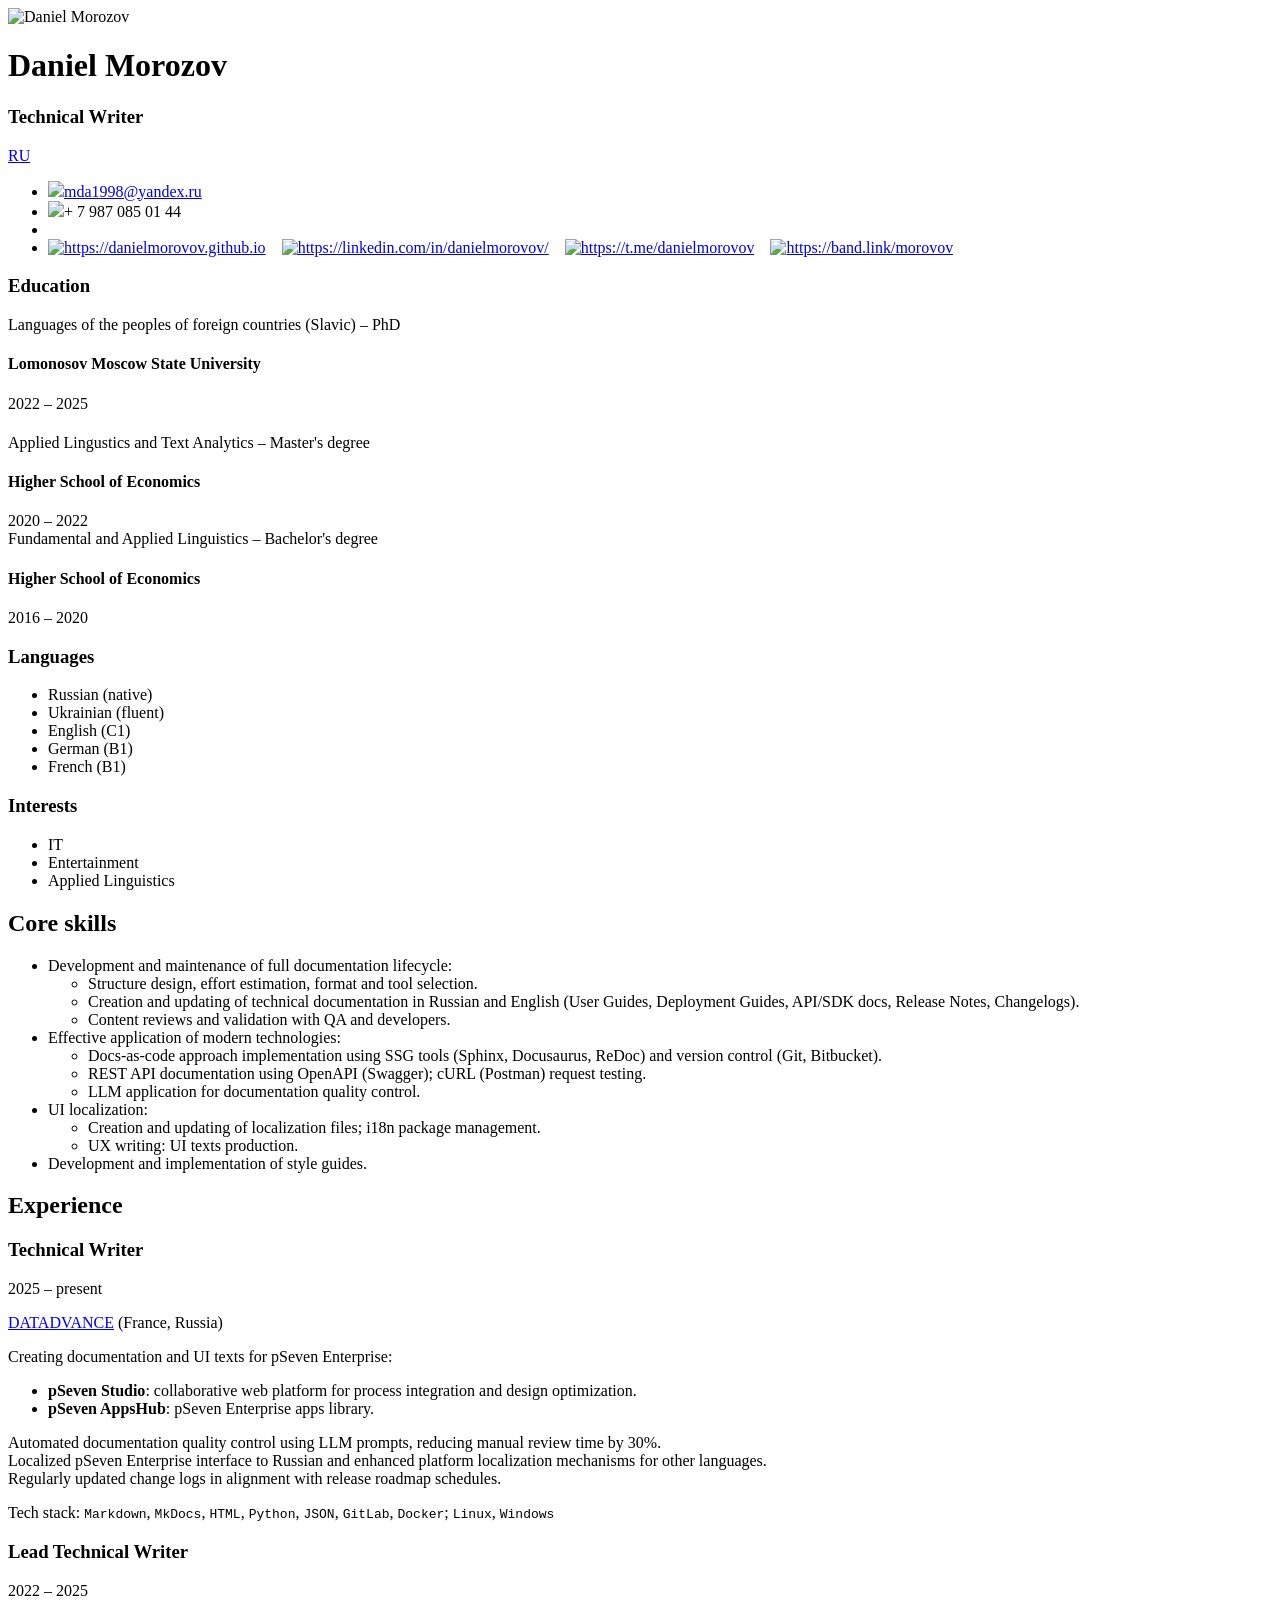
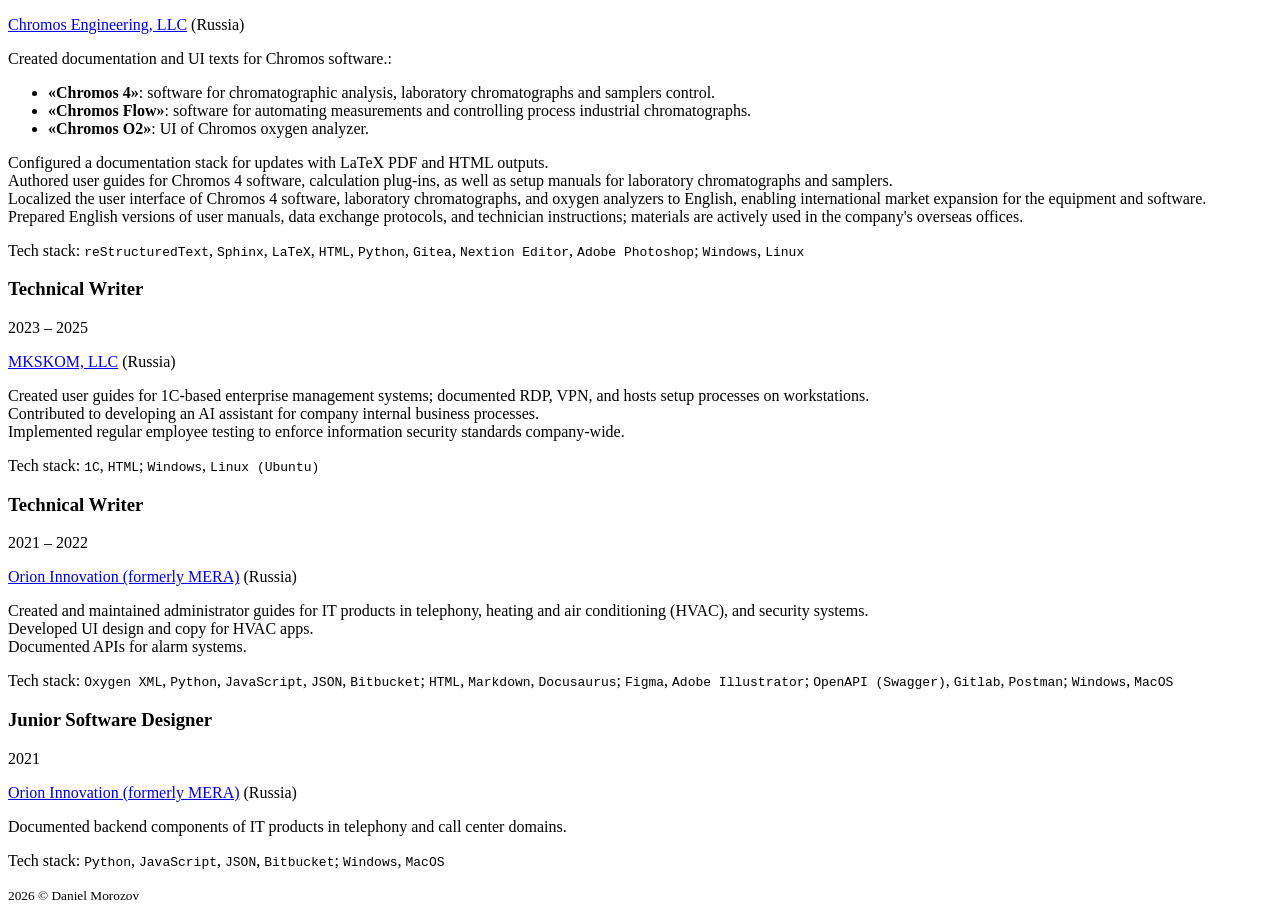
==== CV/en.html @ 7cf1a757 "+ en ru" ====
<!DOCTYPE html>
<html lang="en">
<head>
    <meta charset="UTF-8">
    <meta name="viewport" content="width=device-width, initial-scale=1.0">
    <title>Daniel Morozov – CV</title>
    <link rel="stylesheet" href="./styles/style.css">
    <link href="https://fonts.googleapis.com/css2?family=Roboto:wght@300;400;500;700&display=swap" rel="stylesheet">
</head>
<body>
    <div class="container">
        <div class="sidebar">
            <div class="profile-container">
				<div class="profile-pic">
					<img src="./images/hero.png" alt="Daniel Morozov">
				</div>
				<h1 class="name">Daniel Morozov</h1>
				<h3 class="title">Technical Writer</h3>
				<div class="toggle">
					<div class="lang-switch">
						<a href="./ru.html" class="lang-btn">RU</a>
					</div>
				</div>
			</div>
            <div class="contacts-container">
				<ul class="contacts">
					<li class="flex-item"><img class="ico" src="./images/email.svg"><a href="mailto:mda1998@yandex.ru">mda1998@yandex.ru</a></li>
					<li class="flex-item"><img class="ico" src="./images/call.svg"><span>+ 7 987 085 01 44</span></li>
					<li style="padding-bottom: 0;"></li>
					<li>
						<a href="https://danielmorovov.github.io"><img class="ico2" src="./images/github.svg" alt="https://danielmorovov.github.io"></a>
						&nbsp;&nbsp;
						<a href="https://linkedin.com/in/danielmorovov/"><img class="ico2" src="./images/linkedin.svg" alt="https://linkedin.com/in/danielmorovov/"></a>
						&nbsp;&nbsp;
						<a href="https://t.me/danielmorovov"><img class="ico2" src="./images/telegram.svg" alt="https://t.me/danielmorovov"></a>
						&nbsp;&nbsp;
						<a href="https://band.link/morovov"><img class="ico2" src="./images/bandlink.svg" alt="https://band.link/morovov"></a>
					</li>
				</ul>
			</div>
            <div class="education-container">
				<div class="sidebar-section">
					<h3 class="container-title">Education</h3>
					<div class="edu-item">
						<div class="degree">Languages of the peoples of foreign countries (Slavic) – PhD</div>
						<h4>Lomonosov Moscow State University</h4>
						<div class="date">2022 – 2025</div>
						<h4></h4>
					</div>
					<div class="edu-item">
						<div class="degree">Applied Lingustics and Text Analytics – Master's degree</div>
						<h4>Higher School of Economics</h4>
						<div class="date">2020 – 2022</div>
					</div>
					<div class="edu-item">
						<div class="degree">Fundamental and Applied Linguistics – Bachelor's degree</div>
						<h4>Higher School of Economics</h4>
						<div class="date">2016 – 2020</div>
					</div>
				</div>
			</div>
            <div class="languages-container">
				<div class="sidebar-section">
					<h3 class="container-title">Languages</h3>
					<ul>
						<li>Russian (native)</li>
						<li>Ukrainian (fluent)</li>
						<li>English (C1)</li>
						<li>German (B1)</li>
						<li>French (B1)</li>
					</ul>
				</div>
			</div>
			<div class="interests-container">
				<div class="sidebar-section">
					<h3 class="container-title">Interests</h3>
					<ul>
						<li>IT</li>
						<li>Entertainment</li>
						<li>Applied Linguistics</li>
					</ul>
				</div>
			</div>
        </div>	
		<div class="content">
            <section class="section">
                <h2 class="section-title">Core skills</h2>
                <ul>
                    <li>Development and maintenance of full documentation lifecycle:
                        <ul>
                            <li>Structure design, effort estimation, format and tool selection.</li>
                            <li>Creation and updating of technical documentation in Russian and English (User Guides, Deployment Guides, API/SDK docs, Release Notes, Changelogs).</li>
							<li>Content reviews and validation with QA and developers.</li>
                        </ul>
                    </li>
                    <li>Effective application of modern technologies:
                        <ul>
                            <li>Docs-as-code approach implementation using SSG tools (Sphinx, Docusaurus, ReDoc) and version control (Git, Bitbucket).</li>
                            <li>REST API documentation using OpenAPI (Swagger); cURL (Postman) request testing.</li>
                            <li>LLM application for documentation quality control.</li>
                        </ul>
                    </li>
                    <li>UI localization:
                        <ul>
                            <li>Creation and updating of localization files; i18n package management.</li>
							<li>UX writing: UI texts production.</li>
                        </ul>
                    </li>
                    <li>Development and implementation of style guides.
                    </li>
                </ul>
            </section>
            <section class="section">
                <h2 class="section-title">Experience</h2>
                <div class="exp-item">
                    <div class="exp-header">
                        <h3>Technical Writer</h3>
                        <span class="date">2025 – present</span>
                    </div>
                    <p class="company"><a href="https://www.datadvance.ru/">DATADVANCE</a> (France, Russia)</p>
                    <p>Creating documentation and UI texts for pSeven Enterprise:</p>
                    <ul>
                        <li><strong>pSeven Studio</strong>: collaborative web platform for process integration and design optimization.</li>
						<li><strong>pSeven AppsHub</strong>: pSeven Enterprise apps library.</li>
                    </ul>
                    <p>Automated documentation quality control using LLM prompts, reducing manual review time by 30%.<br>
					Localized pSeven Enterprise interface to Russian and enhanced platform localization mechanisms for other languages.<br>
					Regularly updated change logs in alignment with release roadmap schedules.</p>
                    <p>Tech stack: <code>Markdown</code>, <code>MkDocs</code>, <code>HTML</code>, <code>Python</code>, <code>JSON</code>, <code>GitLab</code>, <code>Docker</code>; <code>Linux</code>, <code>Windows</code></p>
                </div>
				<div class="exp-item">
                    <div class="exp-header">
                        <h3>Lead Technical Writer</h3>
                        <span class="date">2022 – 2025</span>
                    </div>
                    <p class="company"><a href="https://has.ru/">Chromos Engineering, LLC</a> (Russia)</p>
                    <p>Created documentation and UI texts for Chromos software.:</p>
                    <ul>
                        <li><strong>«Chromos 4»</strong>: software for chromatographic analysis, laboratory chromatographs and samplers control.</li>
						<li><strong>«Chromos Flow»</strong>: software for automating measurements and controlling process industrial chromatographs.</li>
						<li><strong>«Chromos О2»</strong>: UI of Chromos oxygen analyzer.</li>
                    </ul>
                    <p>Configured a documentation stack for updates with LaTeX PDF and HTML outputs.<br>
					Authored user guides for Chromos 4 software, calculation plug-ins, as well as setup manuals for laboratory chromatographs and samplers.<br>
					Localized the user interface of Chromos 4 software, laboratory chromatographs, and oxygen analyzers to English, enabling international market expansion for the equipment and software.<br>
					Prepared English versions of user manuals, data exchange protocols, and technician instructions; materials are actively used in the company's overseas offices.</p>
                    <p>Tech stack: <code>reStructuredText</code>, <code>Sphinx</code>, <code>LaTeX</code>, <code>HTML</code>, <code>Python</code>, <code>Gitea</code>, <code>Nextion Editor</code>, <code>Adobe Photoshop</code>; <code>Windows</code>, <code>Linux</code></p>
                </div>
				<div class="exp-item">
                    <div class="exp-header">
                        <h3>Technical Writer</h3>
                        <span class="date">2023 – 2025</span>
                    </div>
                    <p class="company"><a href="https://mkskom.ru/">MKSKOM, LLC</a> (Russia)</p>
                    <p>Created user guides for 1C-based enterprise management systems; documented RDP, VPN, and hosts setup processes on workstations.<br>
					Contributed to developing an AI assistant for company internal business processes.<br>
					Implemented regular employee testing to enforce information security standards company-wide.</p>
                    <p>Tech stack: <code>1С</code>, <code>HTML</code>; <code>Windows</code>, <code>Linux (Ubuntu)</code></p>
                </div>
				<div class="exp-item">
                    <div class="exp-header">
                        <h3>Technical Writer</h3>
                        <span class="date">2021 – 2022</span>
                    </div>
                    <p class="company"><a href="https://www.orioninc.com/">Orion Innovation (formerly MERA)</a> (Russia)</p>
                    <p>Created and maintained administrator guides for IT products in telephony, heating and air conditioning (HVAC), and security systems.<br>
					Developed UI design and copy for HVAC apps.<br>
					Documented APIs for alarm systems.</p>
                    <p>Tech stack: <code>Oxygen XML</code>, <code>Python</code>, <code>JavaScript</code>, <code>JSON</code>, <code>Bitbucket</code>; <code>HTML</code>, <code>Markdown</code>, <code>Docusaurus</code>; <code>Figma</code>, <code>Adobe Illustrator</code>; <code>OpenAPI (Swagger)</code>, <code>Gitlab</code>, <code>Postman</code>; <code>Windows</code>, <code>MacOS</code></p>
                </div>
				<div class="exp-item">
                    <div class="exp-header">
                        <h3>Junior Software Designer</h3>
                        <span class="date">2021</span>
                    </div>
                    <p class="company"><a href="https://www.orioninc.com/">Orion Innovation (formerly MERA)</a> (Russia)</p>
                    <p>Documented backend components of IT products in telephony and call center domains.</p>
                    <p>Tech stack: <code>Python</code>, <code>JavaScript</code>, <code>JSON</code>, <code>Bitbucket</code>; <code>Windows</code>, <code>MacOS</code></p>
                </div>
            </section>		
		</div>   
    </div>
	<footer class="footer">
		<div class="text-center">
			<small class="copyright">2026 © Daniel Morozov</small>
		</div>
	</footer>
</body>
</html>
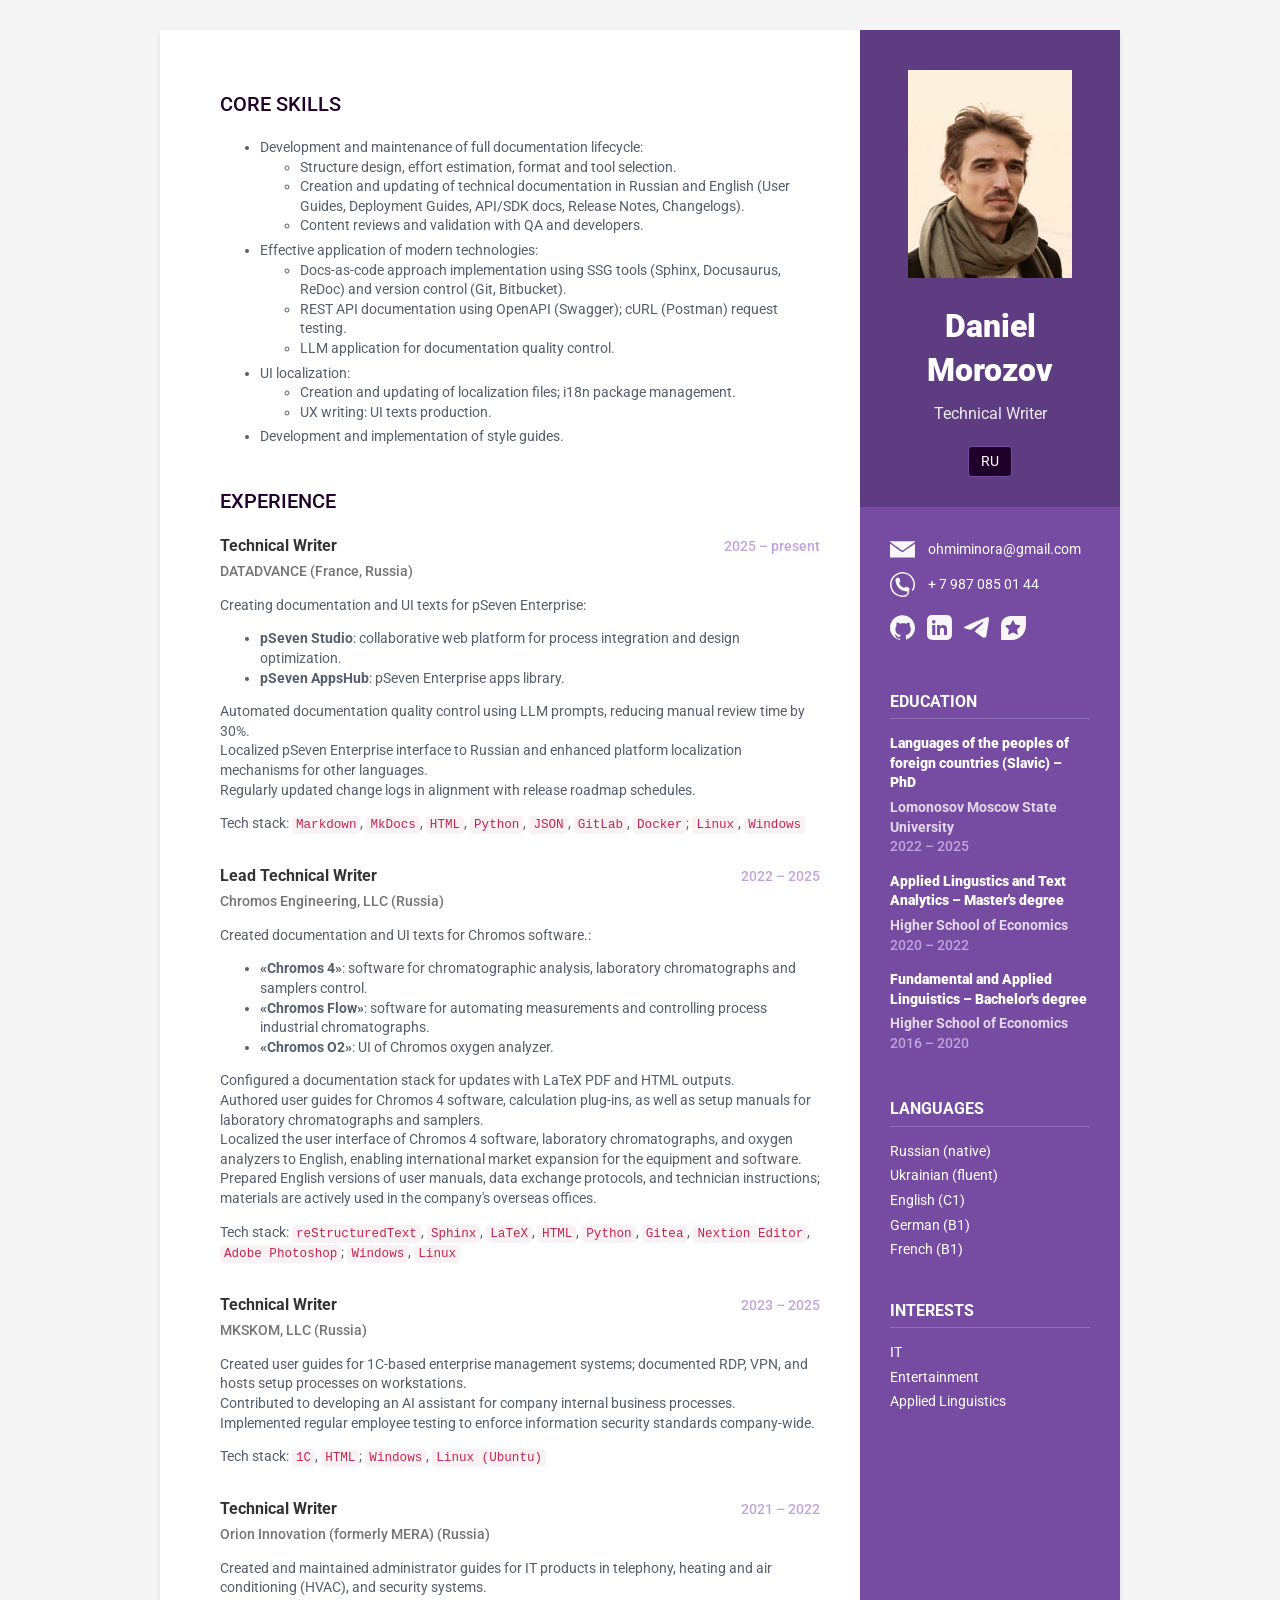
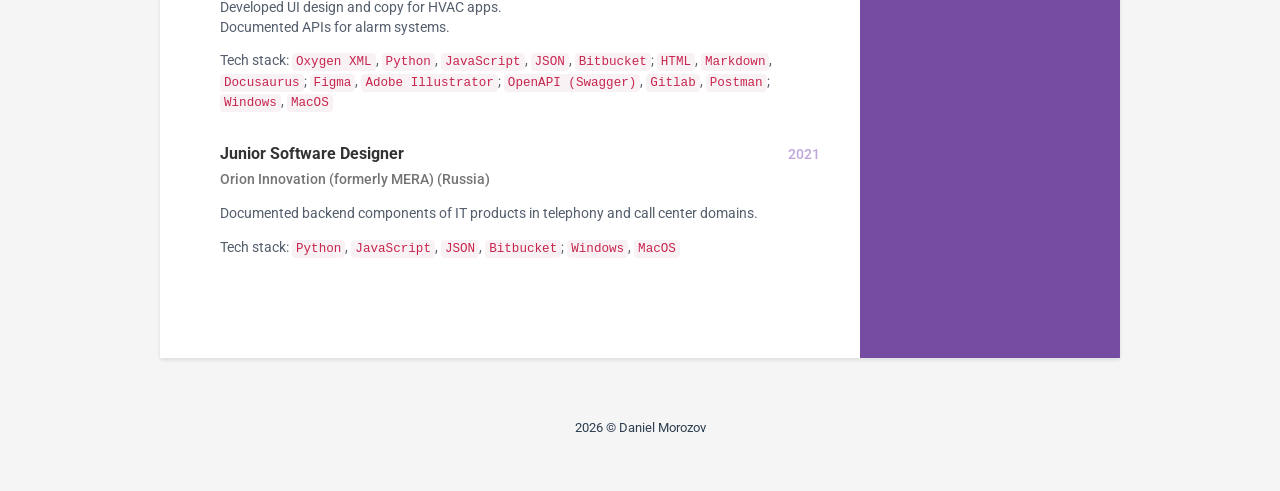
==== commit 69c655b2: "! fixed email in en.html" ====
--- a/CV/en.html
+++ b/CV/en.html
@@ -24,7 +24,7 @@
 			</div>
             <div class="contacts-container">
 				<ul class="contacts">
-					<li class="flex-item"><img class="ico" src="./images/email.svg"><a href="mailto:mda1998@yandex.ru">mda1998@yandex.ru</a></li>
+					<li class="flex-item"><img class="ico" src="./images/email.svg"><a href="mailto:ohmiminora@gmail.com">ohmiminora@gmail.com</a></li>
 					<li class="flex-item"><img class="ico" src="./images/call.svg"><span>+ 7 987 085 01 44</span></li>
 					<li style="padding-bottom: 0;"></li>
 					<li>
@@ -186,4 +186,4 @@
 		</div>
 	</footer>
 </body>
-</html>+</html>
--- a/CV/styles/style.css
+++ b/CV/styles/style.css
@@ -0,0 +1,317 @@
+body {
+    font-family: 'Roboto', sans-serif;
+    background-color: #F5F5F5;
+    color: #545E6C;
+	font-size: 14px;
+    padding: 30px;
+	line-height: 1.4;
+	margin: 0;
+}
+
+.container {
+    background: #FFFFFF;
+    max-width: 960px;
+	margin: 0 auto;
+	position: relative;
+    box-shadow: 0 2px 4px rgba(0,0,0,0.1);
+}
+
+.content {
+    background: #FFFFFF;
+	padding: 60px;
+	padding-right: 300px;
+	page-break-before: always;
+}
+
+.sidebar {
+    background: #764ba2;
+	position: absolute;
+	right: 0;
+	width: 260px;
+	height: 100%;
+	min-height: 800px;
+    color: #FFFFFF;
+    text-align: center;
+}
+
+.sidebar a {
+	color: #fff;
+}
+
+.flex-item {
+	display: flex;
+	align-items: center;
+	gap: 13px;
+	padding-bottom: 2px;
+}
+
+.flex-item.clickable {
+	cursor: pointer;
+}
+
+.ico {
+	height: 25px;
+	flex-shrink: 0;
+}
+
+.ico2 {
+	height: 25px;
+	width: 25px;
+}
+
+* {
+	box-sizing: border-box;
+}
+
+.sidebar .profile-container {
+	padding: 30px;
+	background: rgba(0, 0, 0, 0.2);
+	text-align: center;
+	color: #fff;
+}
+
+.sidebar .toggle {
+	padding: 20px 30px 0 30px;
+}
+
+.sidebar .profile-container a {
+	-moz-transition: all 0.3s ease-in-out;
+	text-decoration: none;
+}
+
+.sidebar .contacts-container {
+	padding: 30px 30px 0 30px;
+}
+
+.sidebar .education-container {
+	padding: 30px 30px 0 30px;
+}
+
+.sidebar .languages-container {
+	padding: 30px 30px 0 30px;
+}
+
+.sidebar .interests-container {
+	padding: 30px;
+}
+
+.sidebar .container-title {
+		text-transform: uppercase;
+		font-size: 16px;
+		font-weight: 700;
+		margin-top: 0;
+		margin-bottom: 15px;
+}
+
+.sidebar ul {
+	padding-left: 0;
+	list-style: none;
+}
+
+.sidebar li {
+	margin-bottom: 5px;
+}
+
+.profile-pic img {
+    width: 164px;
+    height: 208px;
+    margin-bottom: 20px;
+	margin-top: 10px;
+}
+
+.name {
+    font-size: 32px;
+    margin-top: 0;
+	margin-bottom: 10px;
+    font-weight: 900;
+}
+
+.title {
+    font-size: 16px;
+    margin-top: 0;
+	margin-bottom: 0;
+	font-weight: 400;
+    opacity: 0.9;
+}
+
+.lang-btn {
+    display: inline-block;
+    padding: 5px 12px;
+	margin-bottom: 0;
+	font-size: 14px;
+	font-weight: 400;
+	line-height: 1.4;
+	text-align: center;
+	white-space: nowrap;
+	vertical-align: middle;
+	cursor: pointer;
+    border: 1px solid transparent;
+    border-radius: 4px;
+	background-color: #1f002a;
+	border-color: #764ba2;
+}
+
+.lang-btn:hover {
+    background-color: rgba(255,255,255,0.1);
+	text-decoration: none;
+}
+
+.contacts {
+    display: flex;
+    flex-direction: column;
+    gap: 3px;
+    width: 100%;
+    text-align: left;
+}
+
+.contacts a {
+    color: #FFFFFF;
+    font-size: 14px;
+}
+
+.sidebar-section {
+    width: 100%;
+    text-align: left;
+}
+
+.sidebar-section h3 {
+    font-size: 16px;
+    border-bottom: 1px solid rgba(255,255,255,0.2);
+    padding-bottom: 5px;
+    margin-bottom: 15px;
+}
+
+.edu-item {
+    margin-bottom: 15px;
+}
+
+.degree {
+    margin-top: 0;
+	margin-bottom: 5px;
+    font-size: 14px;
+	opacity: 1.0;
+	font-weight: 1000;
+}
+
+.edu-item h4 {
+    margin-top: 0;
+	margin-bottom: 0px;
+    opacity: 0.8;
+}
+
+.edu-item h5 {
+    margin-top: 0;
+	margin-bottom: 0px;
+    font-weight: 500;
+    opacity: 0.8;
+}
+
+.date {
+    font-size: 14px;
+	font-weight: 500;
+    color: #c0a5dc;
+	margin-bottom: 0px;
+}
+
+.section {
+    margin-bottom: 40px;
+}
+
+.section h2 {
+    text-transform: uppercase;
+	font-size: 20px;
+	font-weight: 500;
+	color: #1f002a;
+	position: relative;
+	margin-top: 0;
+	margin-bottom: 20px;
+}
+
+.exp-item {
+    margin-bottom: 30px;
+}
+
+.exp-header {
+    display: flex;
+    justify-content: space-between;
+    align-items: baseline;
+}
+
+.exp-header h3 {
+    margin: 0;
+    font-size: 16px;
+    color: #333;
+}
+
+.company {
+    font-weight: 500;
+    margin: 5px 0;
+    color: #747375;
+}
+
+.footer {
+	padding: 30px;
+	padding-top: 60px;
+}
+
+.text-center {
+	text-align: center;
+}
+
+.copyright {
+	line-height: 1.6;
+	color: #2c3e50;
+	font-size: 13px;
+}
+
+ul {
+    margin-top: 0;
+	margin-bottom: 10px;
+}
+
+ul ul {
+	margin-bottom: 5px;
+}
+
+li {
+    font-size: 14px;
+}
+
+code {
+  padding: 2px 4px;
+  font-size: 90%;
+  color: #c7254e;
+  background-color: #f9f2f4;
+  border-radius: 4px;
+}
+
+a {
+	color: #747375;
+	text-decoration: none;
+}
+
+a:hover {
+	text-decoration: underline;
+}
+
+@media (max-width: 768px) {
+    .container {
+        flex-direction: column;
+    }
+    
+	.content {
+        padding: 30px;
+        order: 2;
+        width: 100%;
+    }
+	
+	.sidebar {
+        position: static;
+        width: 100%;
+        min-height: auto;
+        background: #764ba2;
+        color: #FFFFFF;
+        text-align: center;
+		order: 1;
+    }
+}
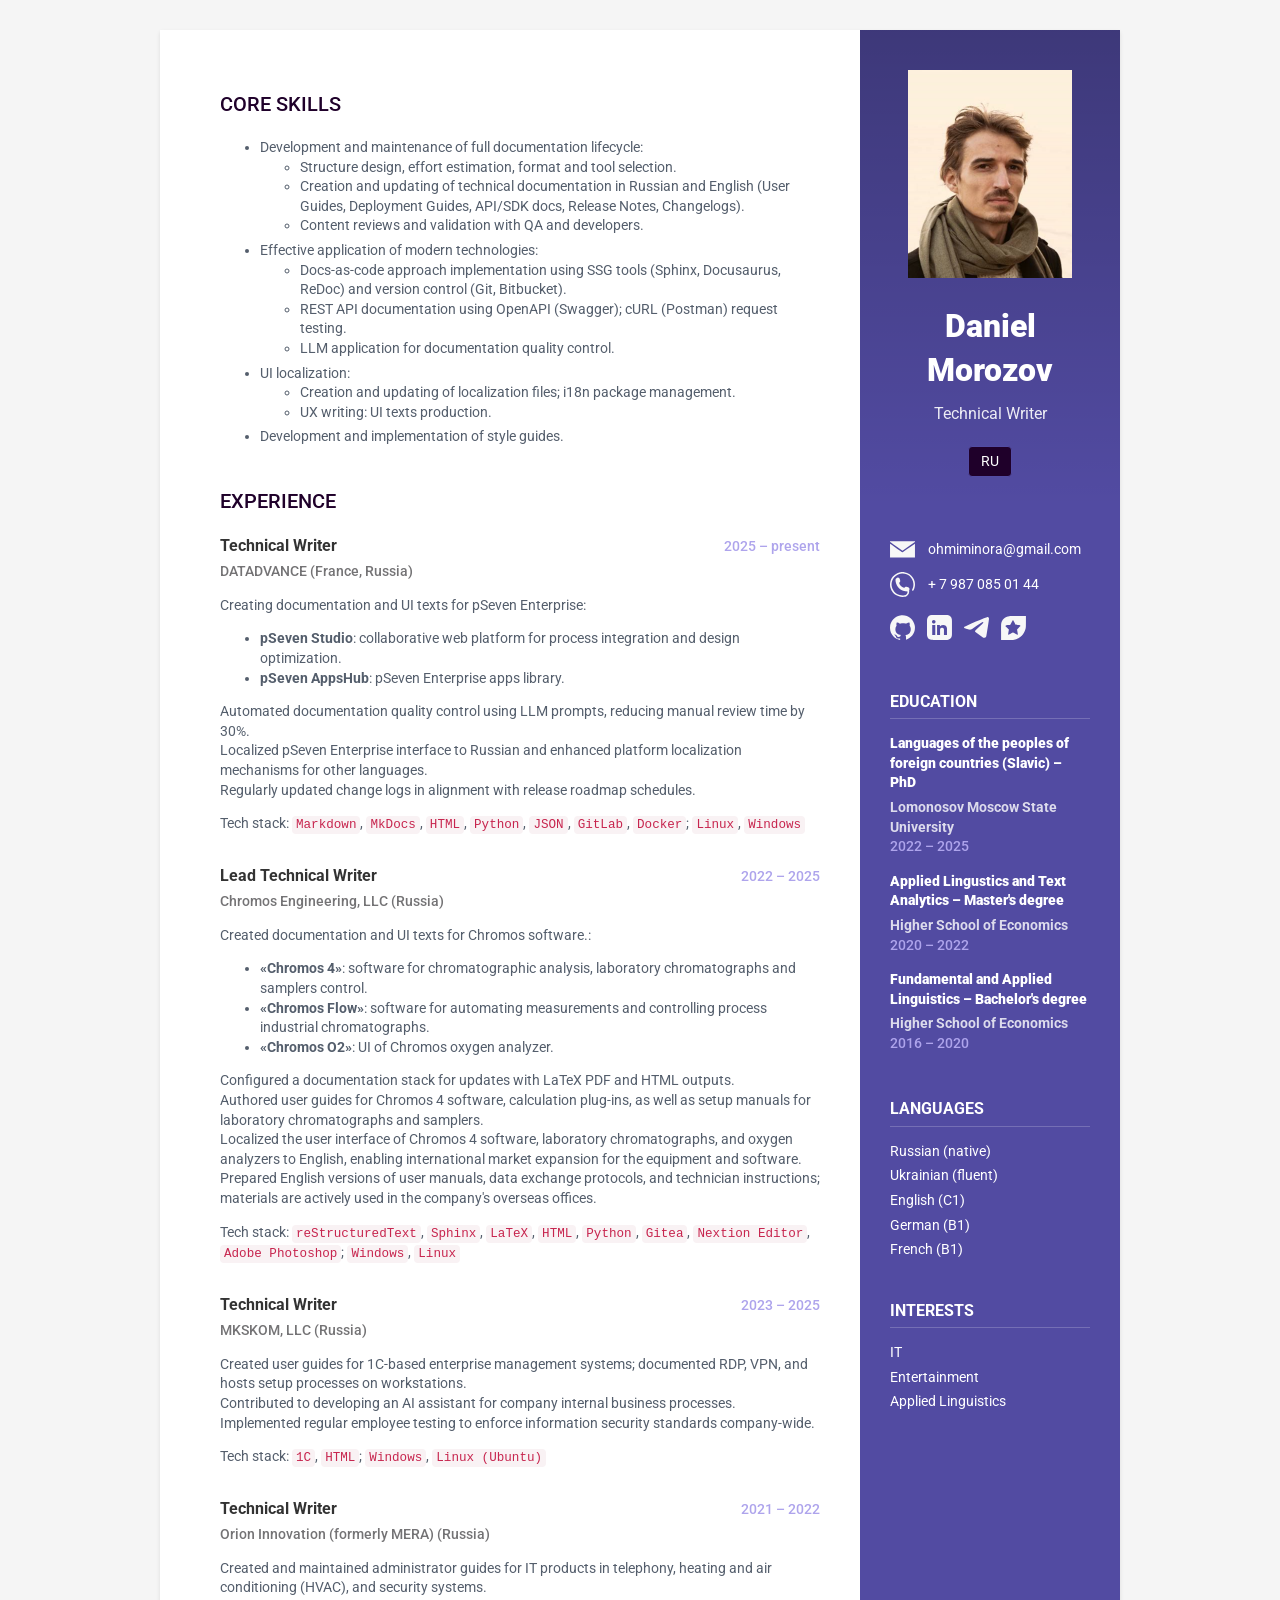
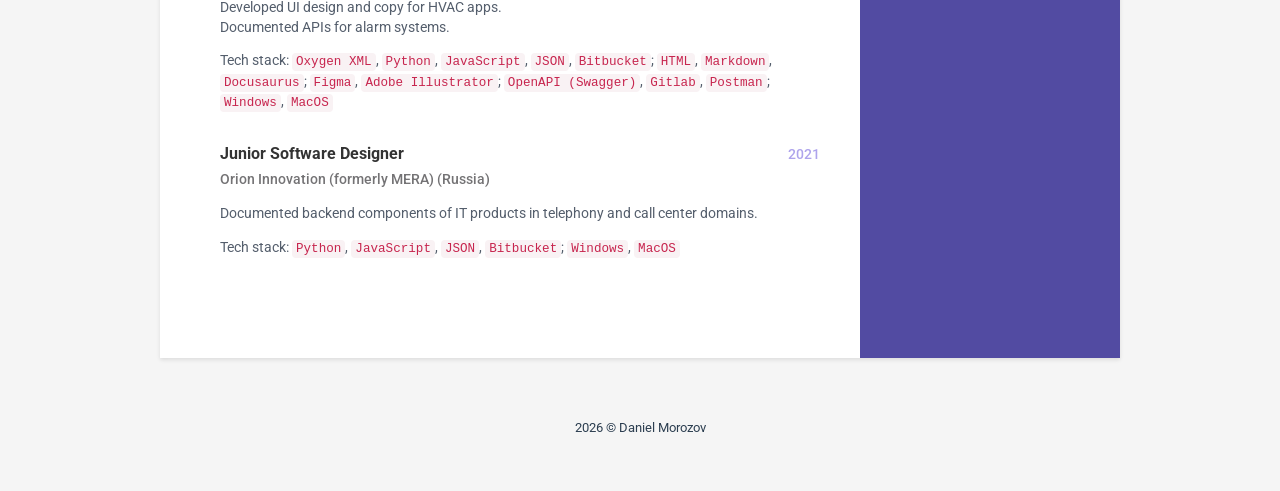
==== commit 4f6a0043: ". update en.html" ====
--- a/CV/en.html
+++ b/CV/en.html
@@ -4,6 +4,7 @@
     <meta charset="UTF-8">
     <meta name="viewport" content="width=device-width, initial-scale=1.0">
     <title>Daniel Morozov – CV</title>
+	<link rel="icon" href="images/favicon.ico" type="image/x-icon">
     <link rel="stylesheet" href="./styles/style.css">
     <link href="https://fonts.googleapis.com/css2?family=Roboto:wght@300;400;500;700&display=swap" rel="stylesheet">
 </head>
--- a/CV/styles/style.css
+++ b/CV/styles/style.css
@@ -24,7 +24,7 @@
 }
 
 .sidebar {
-    background: #764ba2;
+    background: #524ba2;
 	position: absolute;
 	right: 0;
 	width: 260px;
@@ -65,7 +65,11 @@
 
 .sidebar .profile-container {
 	padding: 30px;
-	background: rgba(0, 0, 0, 0.2);
+	background: linear-gradient(
+    	to bottom,
+    	rgba(0, 0, 0, 0.25) 0%,
+    	transparent 100%
+  	);
 	text-align: center;
 	color: #fff;
 }
@@ -148,7 +152,7 @@
     border: 1px solid transparent;
     border-radius: 4px;
 	background-color: #1f002a;
-	border-color: #764ba2;
+	border-color: #524ba2;
 }
 
 .lang-btn:hover {
@@ -209,7 +213,7 @@
 .date {
     font-size: 14px;
 	font-weight: 500;
-    color: #c0a5dc;
+    color: #aea4ec;
 	margin-bottom: 0px;
 }
 
@@ -309,9 +313,9 @@
         position: static;
         width: 100%;
         min-height: auto;
-        background: #764ba2;
+        background: #524ba2;
         color: #FFFFFF;
         text-align: center;
 		order: 1;
     }
-}+}
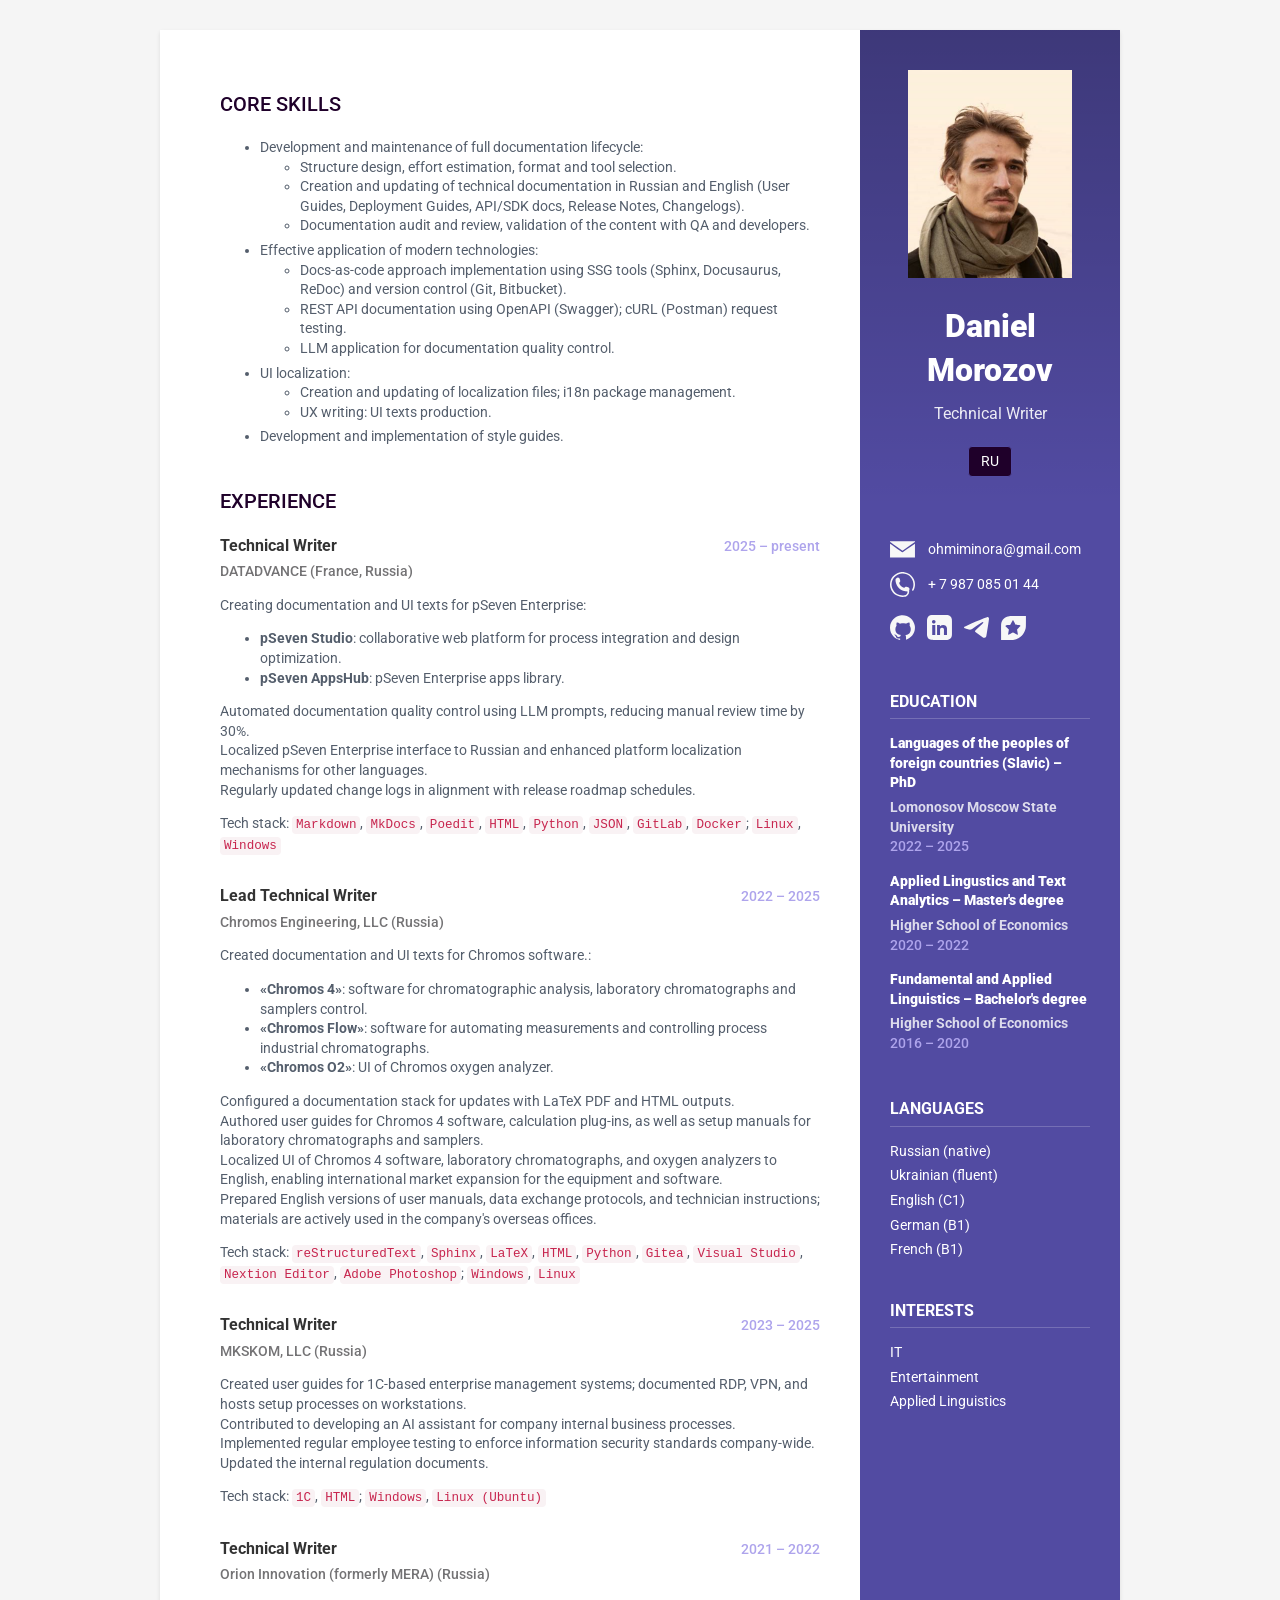
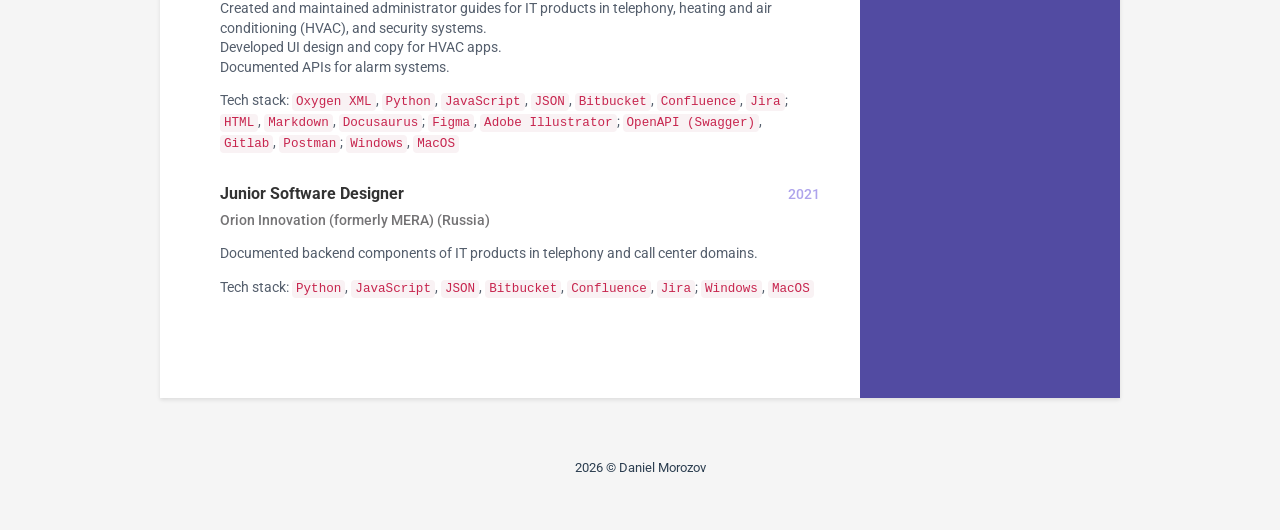
==== commit afc3bbd6: ". update en.html" ====
--- a/CV/en.html
+++ b/CV/en.html
@@ -91,7 +91,7 @@
                         <ul>
                             <li>Structure design, effort estimation, format and tool selection.</li>
                             <li>Creation and updating of technical documentation in Russian and English (User Guides, Deployment Guides, API/SDK docs, Release Notes, Changelogs).</li>
-							<li>Content reviews and validation with QA and developers.</li>
+							<li>Documentation audit and review, validation of the content with QA and developers.</li>
                         </ul>
                     </li>
                     <li>Effective application of modern technologies:
@@ -127,7 +127,7 @@
                     <p>Automated documentation quality control using LLM prompts, reducing manual review time by 30%.<br>
 					Localized pSeven Enterprise interface to Russian and enhanced platform localization mechanisms for other languages.<br>
 					Regularly updated change logs in alignment with release roadmap schedules.</p>
-                    <p>Tech stack: <code>Markdown</code>, <code>MkDocs</code>, <code>HTML</code>, <code>Python</code>, <code>JSON</code>, <code>GitLab</code>, <code>Docker</code>; <code>Linux</code>, <code>Windows</code></p>
+                    <p>Tech stack: <code>Markdown</code>, <code>MkDocs</code>, <code>Poedit</code>, <code>HTML</code>, <code>Python</code>, <code>JSON</code>, <code>GitLab</code>, <code>Docker</code>; <code>Linux</code>, <code>Windows</code></p>
                 </div>
 				<div class="exp-item">
                     <div class="exp-header">
@@ -143,9 +143,9 @@
                     </ul>
                     <p>Configured a documentation stack for updates with LaTeX PDF and HTML outputs.<br>
 					Authored user guides for Chromos 4 software, calculation plug-ins, as well as setup manuals for laboratory chromatographs and samplers.<br>
-					Localized the user interface of Chromos 4 software, laboratory chromatographs, and oxygen analyzers to English, enabling international market expansion for the equipment and software.<br>
+					Localized UI of Chromos 4 software, laboratory chromatographs, and oxygen analyzers to English, enabling international market expansion for the equipment and software.<br>
 					Prepared English versions of user manuals, data exchange protocols, and technician instructions; materials are actively used in the company's overseas offices.</p>
-                    <p>Tech stack: <code>reStructuredText</code>, <code>Sphinx</code>, <code>LaTeX</code>, <code>HTML</code>, <code>Python</code>, <code>Gitea</code>, <code>Nextion Editor</code>, <code>Adobe Photoshop</code>; <code>Windows</code>, <code>Linux</code></p>
+                    <p>Tech stack: <code>reStructuredText</code>, <code>Sphinx</code>, <code>LaTeX</code>, <code>HTML</code>, <code>Python</code>, <code>Gitea</code>, <code>Visual Studio</code>, <code>Nextion Editor</code>, <code>Adobe Photoshop</code>; <code>Windows</code>, <code>Linux</code></p>
                 </div>
 				<div class="exp-item">
                     <div class="exp-header">
@@ -155,7 +155,8 @@
                     <p class="company"><a href="https://mkskom.ru/">MKSKOM, LLC</a> (Russia)</p>
                     <p>Created user guides for 1C-based enterprise management systems; documented RDP, VPN, and hosts setup processes on workstations.<br>
 					Contributed to developing an AI assistant for company internal business processes.<br>
-					Implemented regular employee testing to enforce information security standards company-wide.</p>
+					Implemented regular employee testing to enforce information security standards company-wide.<br>
+					Updated the internal regulation documents.</p>
                     <p>Tech stack: <code>1С</code>, <code>HTML</code>; <code>Windows</code>, <code>Linux (Ubuntu)</code></p>
                 </div>
 				<div class="exp-item">
@@ -167,7 +168,7 @@
                     <p>Created and maintained administrator guides for IT products in telephony, heating and air conditioning (HVAC), and security systems.<br>
 					Developed UI design and copy for HVAC apps.<br>
 					Documented APIs for alarm systems.</p>
-                    <p>Tech stack: <code>Oxygen XML</code>, <code>Python</code>, <code>JavaScript</code>, <code>JSON</code>, <code>Bitbucket</code>; <code>HTML</code>, <code>Markdown</code>, <code>Docusaurus</code>; <code>Figma</code>, <code>Adobe Illustrator</code>; <code>OpenAPI (Swagger)</code>, <code>Gitlab</code>, <code>Postman</code>; <code>Windows</code>, <code>MacOS</code></p>
+                    <p>Tech stack: <code>Oxygen XML</code>, <code>Python</code>, <code>JavaScript</code>, <code>JSON</code>, <code>Bitbucket</code>, <code>Confluence</code>, <code>Jira</code>; <code>HTML</code>, <code>Markdown</code>, <code>Docusaurus</code>; <code>Figma</code>, <code>Adobe Illustrator</code>; <code>OpenAPI (Swagger)</code>, <code>Gitlab</code>, <code>Postman</code>; <code>Windows</code>, <code>MacOS</code></p>
                 </div>
 				<div class="exp-item">
                     <div class="exp-header">
@@ -176,7 +177,7 @@
                     </div>
                     <p class="company"><a href="https://www.orioninc.com/">Orion Innovation (formerly MERA)</a> (Russia)</p>
                     <p>Documented backend components of IT products in telephony and call center domains.</p>
-                    <p>Tech stack: <code>Python</code>, <code>JavaScript</code>, <code>JSON</code>, <code>Bitbucket</code>; <code>Windows</code>, <code>MacOS</code></p>
+                    <p>Tech stack: <code>Python</code>, <code>JavaScript</code>, <code>JSON</code>, <code>Bitbucket</code>, <code>Confluence</code>, <code>Jira</code>; <code>Windows</code>, <code>MacOS</code></p>
                 </div>
             </section>		
 		</div>   
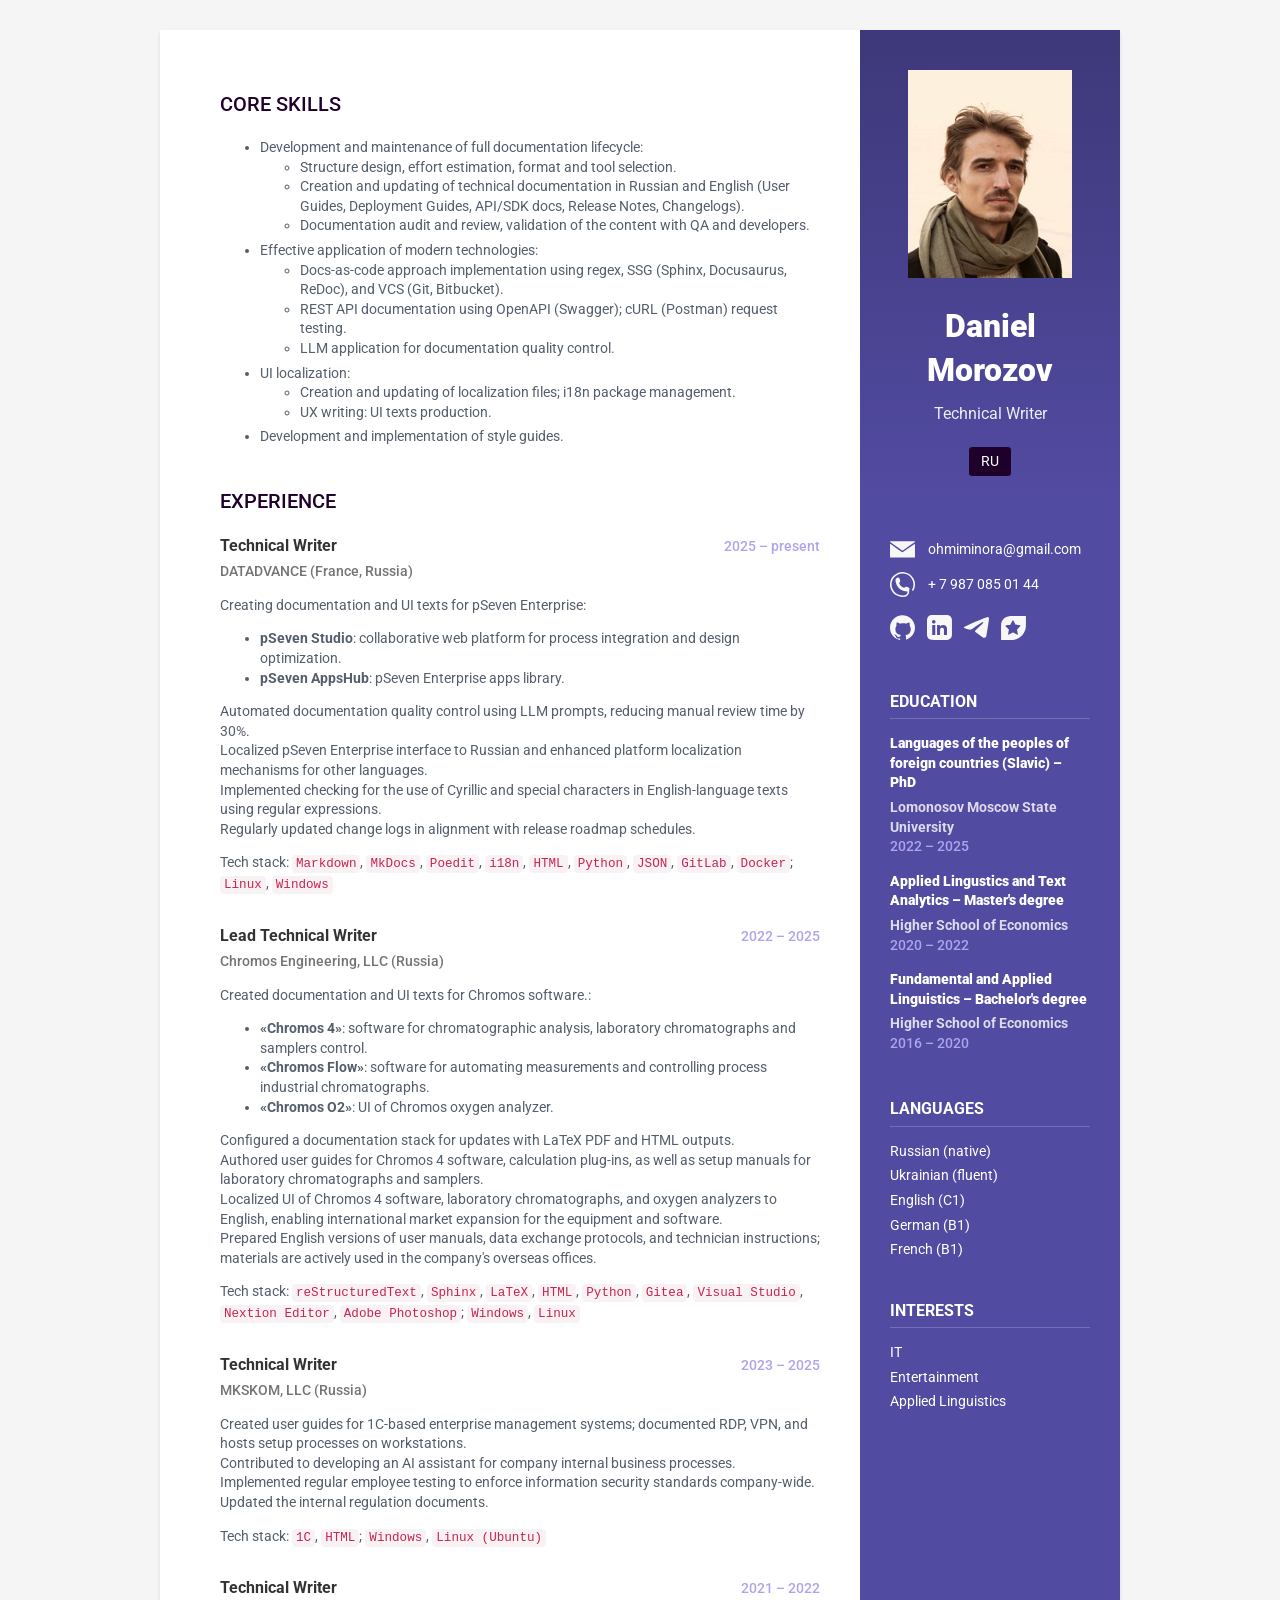
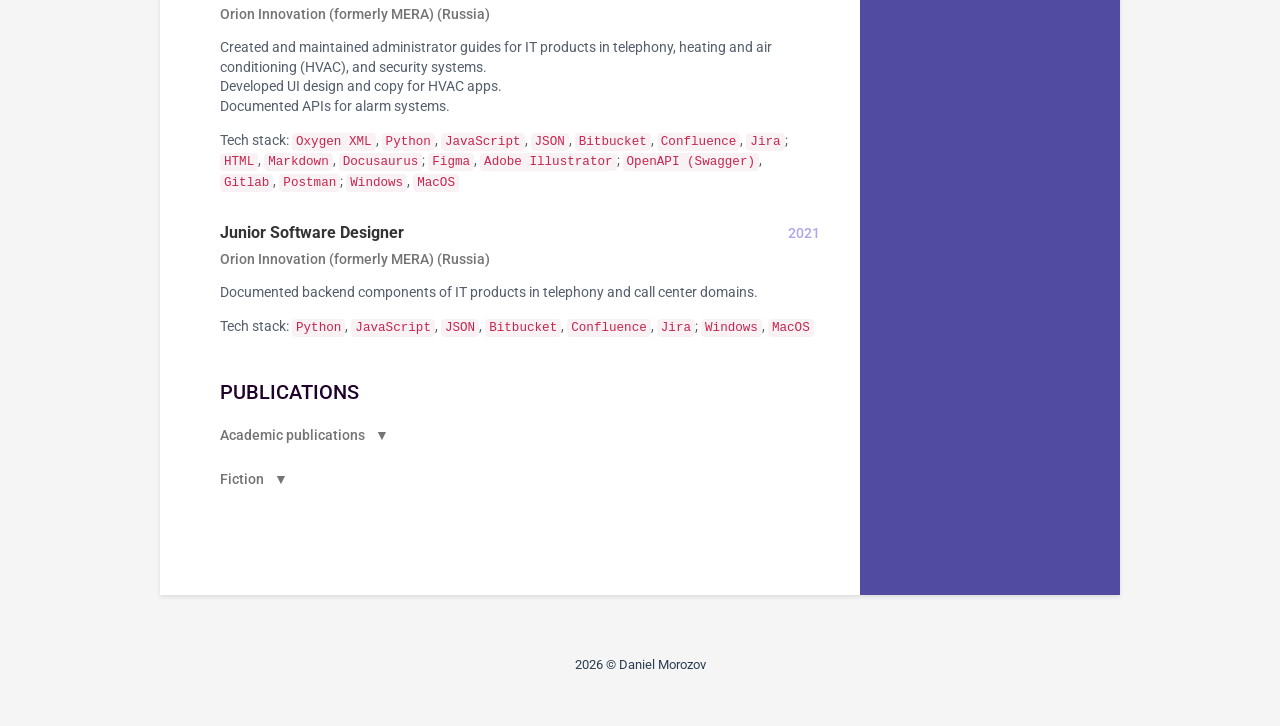
==== commit 24d4a78c: "+ publications en.html" ====
--- a/CV/en.html
+++ b/CV/en.html
@@ -96,7 +96,7 @@
                     </li>
                     <li>Effective application of modern technologies:
                         <ul>
-                            <li>Docs-as-code approach implementation using SSG tools (Sphinx, Docusaurus, ReDoc) and version control (Git, Bitbucket).</li>
+                            <li>Docs-as-code approach implementation using regex, SSG (Sphinx, Docusaurus, ReDoc), and VCS (Git, Bitbucket).</li>
                             <li>REST API documentation using OpenAPI (Swagger); cURL (Postman) request testing.</li>
                             <li>LLM application for documentation quality control.</li>
                         </ul>
@@ -126,8 +126,9 @@
                     </ul>
                     <p>Automated documentation quality control using LLM prompts, reducing manual review time by 30%.<br>
 					Localized pSeven Enterprise interface to Russian and enhanced platform localization mechanisms for other languages.<br>
+					Implemented checking for the use of Cyrillic and special characters in English-language texts using regular expressions.<br>
 					Regularly updated change logs in alignment with release roadmap schedules.</p>
-                    <p>Tech stack: <code>Markdown</code>, <code>MkDocs</code>, <code>Poedit</code>, <code>HTML</code>, <code>Python</code>, <code>JSON</code>, <code>GitLab</code>, <code>Docker</code>; <code>Linux</code>, <code>Windows</code></p>
+                    <p>Tech stack: <code>Markdown</code>, <code>MkDocs</code>, <code>Poedit</code>, <code>i18n</code>, <code>HTML</code>, <code>Python</code>, <code>JSON</code>, <code>GitLab</code>, <code>Docker</code>; <code>Linux</code>, <code>Windows</code></p>
                 </div>
 				<div class="exp-item">
                     <div class="exp-header">
@@ -179,7 +180,34 @@
                     <p>Documented backend components of IT products in telephony and call center domains.</p>
                     <p>Tech stack: <code>Python</code>, <code>JavaScript</code>, <code>JSON</code>, <code>Bitbucket</code>, <code>Confluence</code>, <code>Jira</code>; <code>Windows</code>, <code>MacOS</code></p>
                 </div>
-            </section>		
+            </section>	
+			<section class="section">
+                <h2 class="section-title">Publications</h2>
+                <div class="exp-item">
+                    <details>
+						<summary>Academic publications</summary>
+	                    <ul>
+							<li>Morozov, D. A. (2026). The Corpus Analysis of Degrees of Comparison of Czech Adjectives: dis. ... cand. philol. sci.: 5.9.6 / Moskovskiy gosudarstvennyy universitet im. M. V. Lomonosova. – Moscow, 2026. 152 P.</li>
+							<li>Izotov, A. I., & Morozov, D. A. (2025). Superlative in Contemporary Czech Written Discourse: Corpora Studies. Slavic Almanac. No. 3–4. P. 130–148. DOI: 10.31168/2073-5731.2025.3-4.06</li>
+							<li>Izotov, A. I., & Morozov, D. A. (2025). Degrees of Comparison of Adjectives in Contemporary Czech Written Discourse. Vestnik Moskovskogo universiteta. Seriya 9. Filologiya. 2025. No. 5. P. 85–95.</li>
+							<li>Morozov, D. A. (2025). Contrastive Analysis of the Synthetic Nature of Comparative and Superlative Forms in the Czech and Russian Languages. Litera, 8, 180-189. DOI: 10.25136/2409-8698.2025.8.75647 EDN: OKONKS URL: https://nbpublish.com/library_read_article.php?id=75647</li>
+							<li>Izotov, A. I., & Morozov, D. A. (2025). A Corpus-based Study of the Competition between Synthetic and Analytic Comparative and Superlative Adjective Forms in Contemporary Czech. Filologicheskie nauki. Voprosy teorii i praktiki. No. 8. P. 3287–3293.</li>
+							<li>Morozov, D. A. (2025). Corpora Studies of Comparatives in Contemporary Czech Written Discourse. Litera, 7, 66-76. DOI: 10.25136/2409-8698.2025.7.75167 EDN: ATSHHJ URL: https://nbpublish.com/library_read_article.php?id=75167 </li>
+							<li>Izotov, A. I., & Morozov, D. A. (2025). A Corpus-based Study of Adjective Comparison Degrees in Contemporary Czech. Filologicheskie nauki. Voprosy teorii i praktiki. No. 7. P. 2677–2685.</li>
+							<li>Morozov D. A. (2022). Functional and Grammatical Gradation of Adjectival Qualitative Degrees in Modern Slavic Languages (Contrastive Analysis). Nizhny Novgorod: Higher School of Economics. 78 P.</li>
+							<li>Morozov, D. A., & Rylov, S. A. (2021). Functional and Grammatical Gradation of Adjectival Qualitative Degrees in Modern Slavic Languages: Universal and Local. Aktual'nye problemy slavyanskoy filologii, kul'tury i zhurnalistiki: Materialy I Mezhdunarodnoy nauchnoy konferentsii. Nizhny Novgorod: NNGU im. N. I. Lobachevskogo. 260 P. [ISBN 978-5-91326-690-3].</li>
+							<li>Morozov, D. A. (2020). Adjectival Comparatives and Superlatives in Slavic Belles-Lettres: Functional, Stylistic, and Comparative Aspects. Nizhny Novgorod: Higher School of Economics. 59 P.</li>
+	                    </ul>
+					</details>
+					<details>
+						<summary>Fiction</summary>
+						<ul>
+							<li>Morozov, D. A. (2019). SLAVO. Nizhny Novgorod: Stimul-ST. 127 P. [ISBN 978-5-6042158-9-0].</li>
+							<li>Morozov, D. A. (2016). Avgustovskaya zvezda. Nizhny Novgorod: Izdatel'skiy salon O. V. Gladkovoy. 159 P.</li>
+						</ul>
+					</details>
+				</div>
+			</section>	
 		</div>   
     </div>
 	<footer class="footer">
--- a/CV/styles/style.css
+++ b/CV/styles/style.css
@@ -298,6 +298,38 @@
 	text-decoration: underline;
 }
 
+details {
+    margin-bottom: 20px;
+}
+
+summary {
+    display: flex;
+    align-items: center;
+    cursor: pointer;
+    font-weight: 500;
+    margin: 5px 0;
+    color: #747375;
+    list-style: none; /* Убираем стандартную стрелку */
+    }
+    
+summary::-webkit-details-marker {
+    display: none; /* Убираем стрелку в WebKit */
+}
+    
+summary:after {
+    content: '▼';
+    margin-left: 10px;
+    transition: transform 0.3s ease;
+}
+    
+details[open] summary:after {
+    transform: rotate(180deg);
+}
+    
+summary + ul {
+    margin-top: 10px;
+}
+
 @media (max-width: 768px) {
     .container {
         flex-direction: column;
